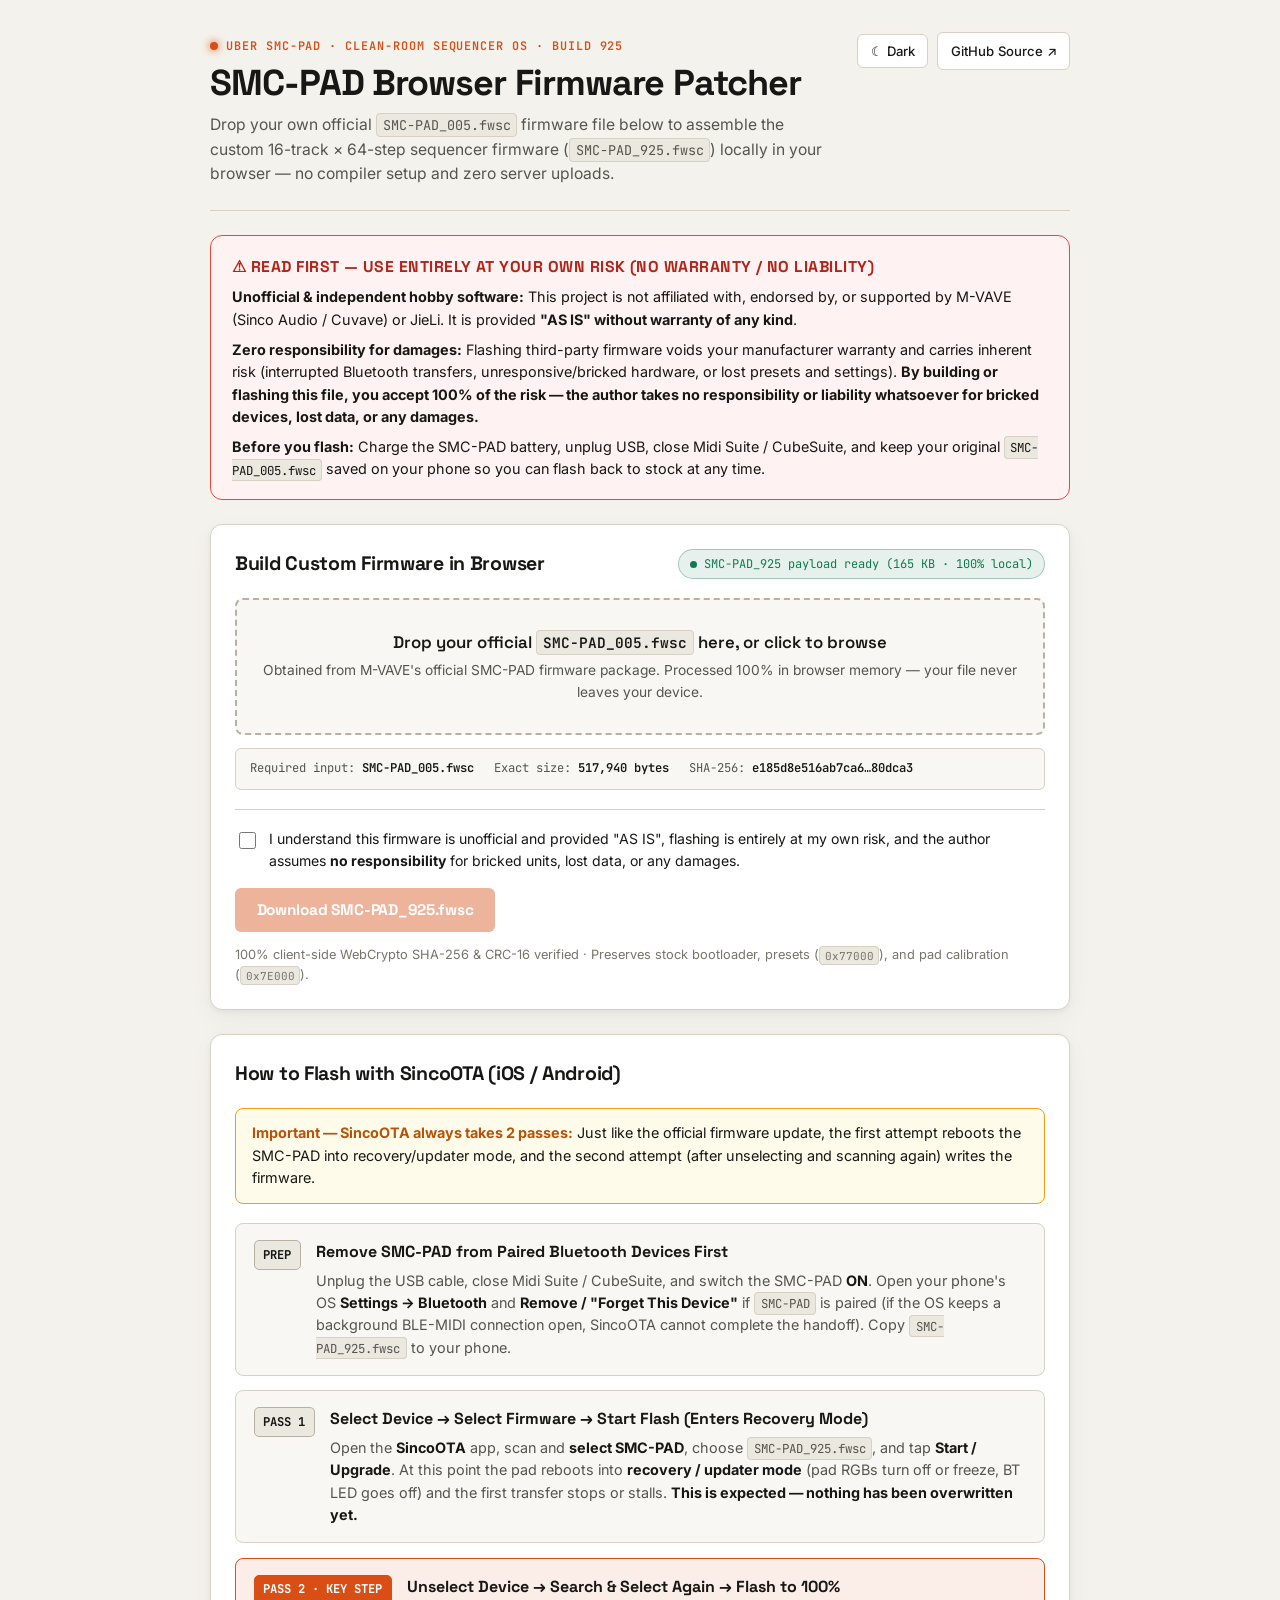
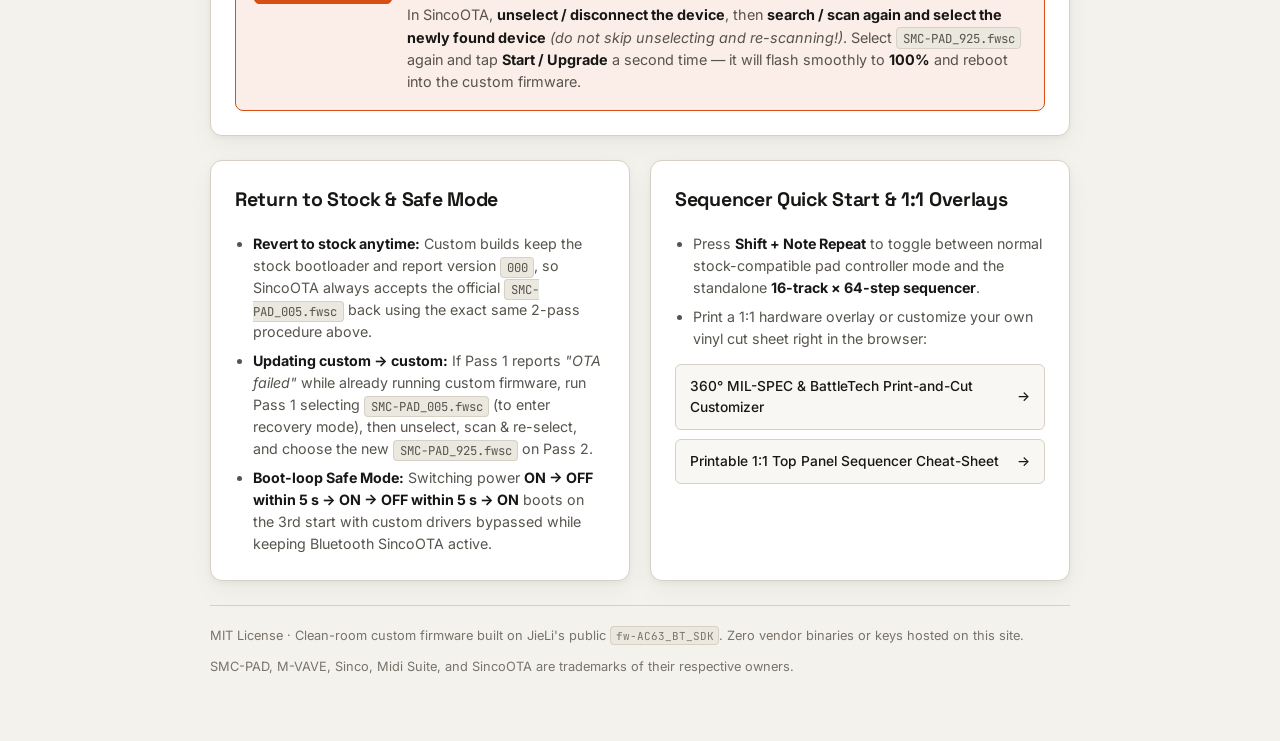
==== docs/index.html @ 5c5a963d "Add client-side browser firmware patcher, SincoOTA 2-pass guide, and standardize on SMC-PAD_005" ====
<!doctype html>
<html lang="en">
  <head>
    <meta charset="utf-8" />
    <meta name="viewport" content="width=device-width, initial-scale=1" />
    <title>Uber SMC-PAD — Browser Firmware Builder &amp; Flashing Guide</title>
    <meta
      name="description"
      content="Client-side browser firmware builder and SincoOTA flashing guide for the M-VAVE SMC-PAD clean-room 16-track step sequencer OS."
    />
    <link rel="preconnect" href="https://fonts.googleapis.com" />
    <link rel="preconnect" href="https://fonts.gstatic.com" crossorigin />
    <link
      href="https://fonts.googleapis.com/css2?family=Inter:wght@400;500;600&amp;family=JetBrains+Mono:wght@400;600;700&amp;family=Space+Grotesk:wght@600;700&amp;display=swap"
      rel="stylesheet"
    />
    <link rel="stylesheet" href="./styles.css" />
    <script>
      (function () {
        try {
          var saved = localStorage.getItem("smcpad-theme");
          var dark = saved
            ? saved === "dark"
            : window.matchMedia && window.matchMedia("(prefers-color-scheme: dark)").matches;
          document.documentElement.setAttribute("data-theme", dark ? "dark" : "light");
        } catch (_) {}
      })();
    </script>
  </head>
  <body>
    <div class="shell">
      <header class="topbar">
        <div>
          <div class="hw-kicker">
            <span class="hw-led" aria-hidden="true"></span>
            <span>UBER SMC-PAD · CLEAN-ROOM SEQUENCER OS · BUILD 925</span>
          </div>
          <h1>SMC-PAD Browser Firmware Patcher</h1>
          <p class="lead">
            Drop your own official <code>SMC-PAD_005.fwsc</code> firmware file below to assemble the
            custom 16-track × 64-step sequencer firmware (<code>SMC-PAD_925.fwsc</code>) locally in
            your browser — no compiler setup and zero server uploads.
          </p>
        </div>
        <div class="topbar-actions">
          <button
            type="button"
            id="theme-toggle-btn"
            class="btn-ghost"
            aria-label="Toggle color theme"
          >
            Theme
          </button>
          <a
            id="repo-link-btn"
            class="btn-ghost"
            href="https://github.com/alenauta/uber-smc-pad"
            target="_blank"
            rel="noopener noreferrer"
          >
            GitHub Source ↗
          </a>
        </div>
      </header>

      <main>
        <!-- Strong Liability & Own-Risk Warning -->
        <section class="disclaimer-card" id="disclaimer-banner" aria-labelledby="disclaimer-heading">
          <h2 class="disclaimer-title" id="disclaimer-heading">
            ⚠ Read First — Use Entirely at Your Own Risk (No Warranty / No Liability)
          </h2>
          <p>
            <strong>Unofficial &amp; independent hobby software:</strong> This project is not
            affiliated with, endorsed by, or supported by M-VAVE (Sinco Audio / Cuvave) or JieLi.
            It is provided <strong>"AS IS" without warranty of any kind</strong>.
          </p>
          <p>
            <strong>Zero responsibility for damages:</strong> Flashing third-party firmware voids
            your manufacturer warranty and carries inherent risk (interrupted Bluetooth transfers,
            unresponsive/bricked hardware, or lost presets and settings).
            <strong>
              By building or flashing this file, you accept 100% of the risk — the author takes no
              responsibility or liability whatsoever for bricked devices, lost data, or any damages.
            </strong>
          </p>
          <p>
            <strong>Before you flash:</strong> Charge the SMC-PAD battery, unplug USB, close Midi
            Suite / CubeSuite, and keep your original <code>SMC-PAD_005.fwsc</code> saved on your
            phone so you can flash back to stock at any time.
          </p>
        </section>

        <!-- Client-Side Firmware Patcher -->
        <section class="card" id="patcher-section" aria-labelledby="patcher-heading">
          <div class="card-header">
            <h2 id="patcher-heading">Build Custom Firmware in Browser</h2>
            <div class="status-pill" id="payload-status-pill" role="status" aria-live="polite">
              <span class="status-dot" aria-hidden="true"></span>
              <span id="payload-status-text">Loading custom payload…</span>
            </div>
          </div>

          <div class="dropzone" id="stock-dropzone">
            <input
              type="file"
              id="stock-file-input"
              accept=".fwsc,.ufw,.bin,application/octet-stream"
              aria-label="Select your official SMC-PAD_005.fwsc file"
            />
            <p class="dropzone-title" id="dropzone-title">
              Drop your official <code>SMC-PAD_005.fwsc</code> here, or click to browse
            </p>
            <p class="dropzone-sub" id="dropzone-sub">
              Obtained from M-VAVE's official SMC-PAD firmware package. Processed 100% in browser
              memory — your file never leaves your device.
            </p>
          </div>

          <div class="spec-strip" aria-label="Required official stock firmware specification">
            <span>Required input: <strong>SMC-PAD_005.fwsc</strong></span>
            <span>Exact size: <strong>517,940 bytes</strong></span>
            <span>SHA-256: <strong>e185d8e516ab7ca6…80dca3</strong></span>
          </div>

          <div class="verify-box" id="verification-panel" role="region" aria-live="polite" hidden>
            <p class="verify-title" id="verification-title"></p>
            <div class="verify-grid" id="verification-details"></div>
          </div>

          <div class="patch-footer">
            <label class="ack-label" for="risk-ack-checkbox">
              <input type="checkbox" id="risk-ack-checkbox" />
              <span>
                I understand this firmware is unofficial and provided "AS IS", flashing is entirely
                at my own risk, and the author assumes <strong>no responsibility</strong> for
                bricked units, lost data, or any damages.
              </span>
            </label>

            <div class="action-row">
              <button type="button" class="btn-primary" id="download-fw-btn" disabled>
                Download SMC-PAD_925.fwsc
              </button>
              <p class="privacy-note">
                100% client-side WebCrypto SHA-256 &amp; CRC-16 verified · Preserves stock
                bootloader, presets (<code>0x77000</code>), and pad calibration
                (<code>0x7E000</code>).
              </p>
            </div>
          </div>
        </section>

        <!-- How to Flash Guide -->
        <section class="card" id="flashing-guide" aria-labelledby="flashing-heading">
          <div class="card-header">
            <h2 id="flashing-heading">How to Flash with SincoOTA (iOS / Android)</h2>
          </div>

          <div class="two-pass-callout">
            <strong>Important — SincoOTA always takes 2 passes:</strong> Just like the official
            firmware update, the first attempt reboots the SMC-PAD into recovery/updater mode, and
            the second attempt (after unselecting and scanning again) writes the firmware.
          </div>

          <ol class="steps-list">
            <li class="step-item">
              <span class="step-badge">Prep</span>
              <div class="step-body">
                <h3>Remove SMC-PAD from Paired Bluetooth Devices First</h3>
                <p>
                  Unplug the USB cable, close Midi Suite / CubeSuite, and switch the SMC-PAD
                  <strong>ON</strong>. Open your phone's OS <strong>Settings → Bluetooth</strong>
                  and <strong>Remove / "Forget This Device"</strong> if <code>SMC-PAD</code> is
                  paired (if the OS keeps a background BLE-MIDI connection open, SincoOTA cannot
                  complete the handoff). Copy <code>SMC-PAD_925.fwsc</code> to your phone.
                </p>
              </div>
            </li>

            <li class="step-item">
              <span class="step-badge">Pass 1</span>
              <div class="step-body">
                <h3>Select Device → Select Firmware → Start Flash (Enters Recovery Mode)</h3>
                <p>
                  Open the <strong>SincoOTA</strong> app, scan and <strong>select SMC-PAD</strong>,
                  choose <code>SMC-PAD_925.fwsc</code>, and tap <strong>Start / Upgrade</strong>. At
                  this point the pad reboots into <strong>recovery / updater mode</strong> (pad RGBs
                  turn off or freeze, BT LED goes off) and the first transfer stops or stalls.
                  <strong>This is expected — nothing has been overwritten yet.</strong>
                </p>
              </div>
            </li>

            <li class="step-item highlight">
              <span class="step-badge">Pass 2 · Key Step</span>
              <div class="step-body">
                <h3>Unselect Device → Search &amp; Select Again → Flash to 100%</h3>
                <p>
                  In SincoOTA, <strong>unselect / disconnect the device</strong>, then
                  <strong>search / scan again and select the newly found device</strong>
                  <em>(do not skip unselecting and re-scanning!)</em>. Select
                  <code>SMC-PAD_925.fwsc</code> again and tap <strong>Start / Upgrade</strong> a
                  second time — it will flash smoothly to <strong>100%</strong> and reboot into the
                  custom firmware.
                </p>
              </div>
            </li>
          </ol>
        </section>

        <!-- Secondary Reference Grid -->
        <div class="info-grid" id="extras-grid">
          <section class="card" aria-labelledby="revert-heading">
            <div class="card-header">
              <h2 id="revert-heading">Return to Stock &amp; Safe Mode</h2>
            </div>
            <ul class="compact-list">
              <li>
                <strong>Revert to stock anytime:</strong> Custom builds keep the stock bootloader
                and report version <code>000</code>, so SincoOTA always accepts the official
                <code>SMC-PAD_005.fwsc</code> back using the exact same 2-pass procedure above.
              </li>
              <li>
                <strong>Updating custom → custom:</strong> If Pass 1 reports
                <em>"OTA failed"</em> while already running custom firmware, run Pass 1 selecting
                <code>SMC-PAD_005.fwsc</code> (to enter recovery mode), then unselect, scan &amp;
                re-select, and choose the new <code>SMC-PAD_925.fwsc</code> on Pass 2.
              </li>
              <li>
                <strong>Boot-loop Safe Mode:</strong> Switching power
                <strong>ON → OFF within 5 s → ON → OFF within 5 s → ON</strong> boots on the 3rd
                start with custom drivers bypassed while keeping Bluetooth SincoOTA active.
              </li>
            </ul>
          </section>

          <section class="card" aria-labelledby="overlays-heading">
            <div class="card-header">
              <h2 id="overlays-heading">Sequencer Quick Start &amp; 1:1 Overlays</h2>
            </div>
            <ul class="compact-list">
              <li>
                Press <strong>Shift + Note Repeat</strong> to toggle between normal stock-compatible
                pad controller mode and the standalone <strong>16-track × 64-step sequencer</strong>.
              </li>
              <li>
                Print a 1:1 hardware overlay or customize your own vinyl cut sheet right in the
                browser:
              </li>
            </ul>
            <div class="overlay-links">
              <a
                id="overlay-milspec-link"
                class="overlay-link-card"
                href="./overlay/smcpad_milspec_overlay.html"
              >
                <span>360° MIL-SPEC &amp; BattleTech Print-and-Cut Customizer</span>
                <span aria-hidden="true">→</span>
              </a>
              <a
                id="overlay-seq-link"
                class="overlay-link-card"
                href="./overlay/smcpad_seq_overlay.html"
              >
                <span>Printable 1:1 Top Panel Sequencer Cheat-Sheet</span>
                <span aria-hidden="true">→</span>
              </a>
            </div>
          </section>
        </div>
      </main>

      <footer class="site-footer">
        <span>
          MIT License · Clean-room custom firmware built on JieLi's public
          <code>fw-AC63_BT_SDK</code>. Zero vendor binaries or keys hosted on this site.
        </span>
        <span>
          SMC-PAD, M-VAVE, Sinco, Midi Suite, and SincoOTA are trademarks of their respective
          owners.
        </span>
      </footer>
    </div>

    <script src="./patcher.js"></script>
    <script>
      (function () {
        "use strict";

        const PAYLOAD_URL = "./payload/smcpad_925.bin";

        const themeBtn = document.getElementById("theme-toggle-btn");
        const statusPill = document.getElementById("payload-status-pill");
        const statusText = document.getElementById("payload-status-text");
        const dropzone = document.getElementById("stock-dropzone");
        const dropTitle = document.getElementById("dropzone-title");
        const dropSub = document.getElementById("dropzone-sub");
        const fileInput = document.getElementById("stock-file-input");
        const verifyPanel = document.getElementById("verification-panel");
        const verifyTitle = document.getElementById("verification-title");
        const verifyDetails = document.getElementById("verification-details");
        const ackCheckbox = document.getElementById("risk-ack-checkbox");
        const downloadBtn = document.getElementById("download-fw-btn");

        let payloadBytes = null;
        let patchedResult = null;
        let pendingFile = null;

        function updateThemeLabel() {
          const cur = document.documentElement.getAttribute("data-theme") || "light";
          themeBtn.textContent = cur === "dark" ? "☀ Light" : "☾ Dark";
        }
        updateThemeLabel();

        themeBtn.addEventListener("click", function () {
          const cur = document.documentElement.getAttribute("data-theme") || "light";
          const next = cur === "dark" ? "light" : "dark";
          document.documentElement.setAttribute("data-theme", next);
          try {
            localStorage.setItem("smcpad-theme", next);
          } catch (_) {}
          updateThemeLabel();
        });

        function refreshDownloadButton() {
          const ready = Boolean(patchedResult && ackCheckbox.checked);
          downloadBtn.disabled = !ready;
          if (patchedResult) {
            downloadBtn.textContent =
              "Download " +
              patchedResult.fileName +
              " (" +
              patchedResult.bytes.length.toLocaleString() +
              " B)";
          } else {
            downloadBtn.textContent = "Download SMC-PAD_925.fwsc";
          }
        }

        ackCheckbox.addEventListener("change", refreshDownloadButton);

        function showVerificationError(msg) {
          patchedResult = null;
          dropzone.classList.remove("verified");
          verifyPanel.hidden = false;
          verifyPanel.className = "verify-box err";
          verifyTitle.textContent = "✕ Verification failed: " + msg;
          verifyDetails.innerHTML = "";
          refreshDownloadButton();
        }

        function showVerificationSuccess(fileName, res, elapsedMs) {
          patchedResult = res;
          dropzone.classList.add("verified");
          dropTitle.innerHTML =
            "✓ Verified <code>" +
            fileName.replace(/[<>&]/g, "") +
            "</code> → Ready to download <code>" +
            res.fileName +
            "</code>";
          dropSub.textContent =
            "Assembled & verified locally in " +
            elapsedMs +
            " ms. Click or drop again to re-select.";
          verifyPanel.hidden = false;
          verifyPanel.className = "verify-box ok";
          verifyTitle.textContent =
            "✓ Stock SMC-PAD_005 verified & custom image " + res.fileName + " assembled in RAM";
          verifyDetails.innerHTML =
            "<div>Input SHA-256: <strong>" +
            res.stockSha256.slice(0, 16) +
            "…" +
            res.stockSha256.slice(-6) +
            "</strong></div>" +
            "<div>OTA flash2 SHA-256: <strong>" +
            res.flash2Sha256.slice(0, 16) +
            "…" +
            res.flash2Sha256.slice(-6) +
            "</strong></div>" +
            "<div>Output .fwsc SHA-256: <strong>" +
            res.outputSha256.slice(0, 16) +
            "…" +
            res.outputSha256.slice(-6) +
            "</strong></div>" +
            "<div>Output size: <strong>" +
            res.bytes.length.toLocaleString() +
            " bytes</strong></div>";
          refreshDownloadButton();
        }

        async function processSelectedFile(file) {
          if (!file) return;
          if (!payloadBytes) {
            pendingFile = file;
            return;
          }
          try {
            const buf = await file.arrayBuffer();
            const stockBytes = new Uint8Array(buf);
            const t0 = performance.now();
            const res = await window.SmcPadPatcher.patchFirmware(stockBytes, payloadBytes);
            const elapsed = (performance.now() - t0).toFixed(1);
            showVerificationSuccess(file.name, res, elapsed);
          } catch (err) {
            showVerificationError(err && err.message ? err.message : String(err));
          }
        }

        fileInput.addEventListener("change", function () {
          if (fileInput.files && fileInput.files[0]) {
            processSelectedFile(fileInput.files[0]);
          }
        });

        ["dragenter", "dragover"].forEach(function (evName) {
          dropzone.addEventListener(evName, function (e) {
            e.preventDefault();
            dropzone.classList.add("dragover");
          });
        });

        ["dragleave", "drop"].forEach(function (evName) {
          dropzone.addEventListener(evName, function (e) {
            e.preventDefault();
            dropzone.classList.remove("dragover");
          });
        });

        dropzone.addEventListener("drop", function (e) {
          if (e.dataTransfer && e.dataTransfer.files && e.dataTransfer.files[0]) {
            processSelectedFile(e.dataTransfer.files[0]);
          }
        });

        downloadBtn.addEventListener("click", function () {
          if (!patchedResult || !ackCheckbox.checked) return;
          const blob = new Blob([patchedResult.bytes], { type: "application/octet-stream" });
          const url = URL.createObjectURL(blob);
          const a = document.createElement("a");
          a.href = url;
          a.download = patchedResult.fileName;
          document.body.appendChild(a);
          a.click();
          a.remove();
          setTimeout(function () {
            URL.revokeObjectURL(url);
          }, 2000);
        });

        async function loadPayload() {
          try {
            const resp = await fetch(PAYLOAD_URL, { cache: "no-cache" });
            if (!resp.ok) {
              throw new Error("HTTP " + resp.status);
            }
            const ab = await resp.arrayBuffer();
            payloadBytes = new Uint8Array(ab);
            const parsed = window.SmcPadPatcher.parsePayloadBundle(payloadBytes);
            statusPill.className = "status-pill ready";
            statusText.textContent =
              parsed.manifest.build_name +
              " payload ready (" +
              Math.round(payloadBytes.length / 1024) +
              " KB · 100% local)";
            if (pendingFile) {
              const f = pendingFile;
              pendingFile = null;
              processSelectedFile(f);
            }
          } catch (err) {
            statusPill.className = "status-pill error";
            statusText.textContent =
              "Payload load error (" +
              (err && err.message ? err.message : "serve docs/ via HTTP/GitHub Pages") +
              ")";
          }
        }

        loadPayload();
      })();
    </script>
  </body>
</html>
---- docs/styles.css ----
:root {
  --bg: #f4f2ec;
  --surface: #ffffff;
  --surface-alt: #ebe8df;
  --surface-well: #f8f7f3;
  --ink: #171715;
  --ink-muted: #57544d;
  --ink-subtle: #78746b;
  --border: #d6d1c4;
  --border-strong: #b8b1a1;
  --accent: #d94e14;
  --accent-hover: #bd410d;
  --accent-soft: rgba(217, 78, 20, 0.1);
  --accent-ink: #ffffff;
  --ok: #0f7b4c;
  --ok-soft: rgba(15, 123, 76, 0.1);
  --ok-border: rgba(15, 123, 76, 0.32);
  --warn: #b45309;
  --warn-soft: #fffbeb;
  --warn-border: #f59e0b;
  --danger: #b42318;
  --danger-soft: #fef3f2;
  --danger-border: #f04438;
  --shadow: 0 2px 6px rgba(23, 23, 21, 0.05), 0 10px 28px rgba(23, 23, 21, 0.04);
  --radius-lg: 12px;
  --radius-md: 8px;
  --radius-sm: 6px;
  --font-display: "Space Grotesk", -apple-system, BlinkMacSystemFont, sans-serif;
  --font-sans: "Inter", -apple-system, BlinkMacSystemFont, sans-serif;
  --font-mono: "JetBrains Mono", ui-monospace, SFMono-Regular, Menlo, monospace;
}

[data-theme="dark"] {
  --bg: #121314;
  --surface: #1a1c1f;
  --surface-alt: #23262a;
  --surface-well: #151719;
  --ink: #f2efe9;
  --ink-muted: #a6a29a;
  --ink-subtle: #79756d;
  --border: #2c3035;
  --border-strong: #40454c;
  --accent: #f26422;
  --accent-hover: #ff7636;
  --accent-soft: rgba(242, 100, 34, 0.14);
  --accent-ink: #111111;
  --ok: #2dd484;
  --ok-soft: rgba(45, 212, 132, 0.12);
  --ok-border: rgba(45, 212, 132, 0.35);
  --warn: #fbbf24;
  --warn-soft: rgba(251, 191, 36, 0.09);
  --warn-border: rgba(251, 191, 36, 0.38);
  --danger: #f97066;
  --danger-soft: rgba(249, 112, 102, 0.1);
  --danger-border: rgba(249, 112, 102, 0.42);
  --shadow: 0 4px 16px rgba(0, 0, 0, 0.35);
}

*,
*::before,
*::after {
  box-sizing: border-box;
}

html {
  font-size: 16px;
  -webkit-font-smoothing: antialiased;
}

body {
  margin: 0;
  background-color: var(--bg);
  color: var(--ink);
  font-family: var(--font-sans);
  line-height: 1.55;
  transition: background-color 0.15s ease, color 0.15s ease;
}

a {
  color: var(--accent);
  text-decoration: underline;
  text-underline-offset: 3px;
}

a:hover {
  color: var(--accent-hover);
}

code {
  font-family: var(--font-mono);
  font-size: 0.86em;
  background: var(--surface-alt);
  padding: 0.14em 0.42em;
  border-radius: 4px;
  border: 1px solid var(--border);
}

.shell {
  max-width: 900px;
  margin: 0 auto;
  padding: 2rem 1.25rem 4rem;
}

/* Header */
.topbar {
  display: flex;
  align-items: flex-start;
  justify-content: space-between;
  gap: 1rem;
  padding-bottom: 1.5rem;
  border-bottom: 1px solid var(--border);
  margin-bottom: 1.5rem;
}

.hw-kicker {
  display: inline-flex;
  align-items: center;
  gap: 0.5rem;
  font-family: var(--font-mono);
  font-size: 0.74rem;
  font-weight: 600;
  letter-spacing: 0.08em;
  text-transform: uppercase;
  color: var(--accent);
  margin-bottom: 0.5rem;
}

.hw-led {
  width: 8px;
  height: 8px;
  border-radius: 50%;
  background: var(--accent);
  box-shadow: 0 0 8px var(--accent);
}

h1 {
  font-family: var(--font-display);
  font-size: clamp(1.65rem, 3.2vw, 2.25rem);
  font-weight: 700;
  letter-spacing: -0.025em;
  line-height: 1.15;
  margin: 0 0 0.55rem;
}

.lead {
  margin: 0;
  color: var(--ink-muted);
  font-size: 0.98rem;
  max-width: 66ch;
}

.topbar-actions {
  display: flex;
  align-items: center;
  gap: 0.55rem;
  flex-shrink: 0;
}

.btn-ghost {
  display: inline-flex;
  align-items: center;
  gap: 0.4rem;
  background: var(--surface);
  color: var(--ink);
  border: 1px solid var(--border);
  border-radius: var(--radius-sm);
  padding: 0.48rem 0.78rem;
  font-family: var(--font-sans);
  font-size: 0.82rem;
  font-weight: 500;
  text-decoration: none;
  cursor: pointer;
  transition: border-color 0.15s ease, background-color 0.15s ease;
}

.btn-ghost:hover {
  border-color: var(--border-strong);
  background: var(--surface-alt);
  color: var(--ink);
}

/* Strong Disclaimer Box */
.disclaimer-card {
  background: var(--danger-soft);
  border: 1.5px solid var(--danger-border);
  border-radius: var(--radius-lg);
  padding: 1.15rem 1.3rem;
  margin-bottom: 1.5rem;
}

.disclaimer-title {
  display: flex;
  align-items: center;
  gap: 0.55rem;
  font-family: var(--font-display);
  font-size: 0.98rem;
  font-weight: 700;
  color: var(--danger);
  margin: 0 0 0.45rem;
  text-transform: uppercase;
  letter-spacing: 0.03em;
}

.disclaimer-card p {
  margin: 0;
  font-size: 0.9rem;
  color: var(--ink);
}

.disclaimer-card p + p {
  margin-top: 0.5rem;
}

/* Main Cards */
.card {
  background: var(--surface);
  border: 1px solid var(--border);
  border-radius: var(--radius-lg);
  padding: 1.5rem;
  box-shadow: var(--shadow);
  margin-bottom: 1.5rem;
}

.card-header {
  display: flex;
  flex-wrap: wrap;
  align-items: center;
  justify-content: space-between;
  gap: 0.75rem;
  margin-bottom: 1.15rem;
}

.card-header h2 {
  font-family: var(--font-display);
  font-size: 1.22rem;
  font-weight: 700;
  letter-spacing: -0.015em;
  margin: 0;
}

.status-pill {
  display: inline-flex;
  align-items: center;
  gap: 0.45rem;
  font-family: var(--font-mono);
  font-size: 0.75rem;
  padding: 0.3rem 0.68rem;
  border-radius: 999px;
  border: 1px solid var(--border);
  background: var(--surface-well);
  color: var(--ink-muted);
}

.status-pill.ready {
  border-color: var(--ok-border);
  background: var(--ok-soft);
  color: var(--ok);
}

.status-pill.error {
  border-color: var(--danger-border);
  background: var(--danger-soft);
  color: var(--danger);
}

.status-dot {
  width: 7px;
  height: 7px;
  border-radius: 50%;
  background: currentColor;
}

/* Dropzone */
.dropzone {
  position: relative;
  border: 2px dashed var(--border-strong);
  border-radius: var(--radius-md);
  background: var(--surface-well);
  padding: 1.85rem 1.25rem;
  text-align: center;
  cursor: pointer;
  transition: border-color 0.15s ease, background-color 0.15s ease;
}

.dropzone:hover,
.dropzone.dragover {
  border-color: var(--accent);
  background: var(--accent-soft);
}

.dropzone.verified {
  border-style: solid;
  border-color: var(--ok-border);
  background: var(--ok-soft);
}

.dropzone input[type="file"] {
  position: absolute;
  inset: 0;
  width: 100%;
  height: 100%;
  opacity: 0;
  cursor: pointer;
}

.dropzone-title {
  font-family: var(--font-display);
  font-size: 1.05rem;
  font-weight: 600;
  margin: 0 0 0.3rem;
}

.dropzone-sub {
  margin: 0;
  font-size: 0.86rem;
  color: var(--ink-muted);
}

.spec-strip {
  display: flex;
  flex-wrap: wrap;
  gap: 0.5rem 1.25rem;
  margin-top: 0.85rem;
  padding: 0.65rem 0.85rem;
  background: var(--surface-well);
  border: 1px solid var(--border);
  border-radius: var(--radius-sm);
  font-family: var(--font-mono);
  font-size: 0.76rem;
  color: var(--ink-muted);
}

.spec-strip strong {
  color: var(--ink);
  font-weight: 600;
}

/* Verification Readout */
.verify-box {
  margin-top: 1rem;
  padding: 0.95rem 1.05rem;
  border-radius: var(--radius-md);
  border: 1px solid var(--border);
  background: var(--surface-well);
  font-size: 0.88rem;
}

.verify-box[hidden] {
  display: none;
}

.verify-box.ok {
  border-color: var(--ok-border);
  background: var(--ok-soft);
}

.verify-box.err {
  border-color: var(--danger-border);
  background: var(--danger-soft);
  color: var(--danger);
}

.verify-grid {
  display: grid;
  grid-template-columns: repeat(auto-fit, minmax(220px, 1fr));
  gap: 0.55rem 1rem;
  margin-top: 0.55rem;
  font-family: var(--font-mono);
  font-size: 0.76rem;
  color: var(--ink-muted);
}

.verify-title {
  font-weight: 600;
  color: var(--ink);
  margin: 0;
}

.verify-box.err .verify-title {
  color: var(--danger);
}

/* Risk acknowledgement & primary action */
.patch-footer {
  margin-top: 1.2rem;
  padding-top: 1.15rem;
  border-top: 1px solid var(--border);
  display: flex;
  flex-direction: column;
  gap: 1rem;
}

.ack-label {
  display: flex;
  align-items: flex-start;
  gap: 0.65rem;
  font-size: 0.88rem;
  color: var(--ink);
  cursor: pointer;
  user-select: none;
}

.ack-label input[type="checkbox"] {
  margin-top: 0.22rem;
  width: 1.05rem;
  height: 1.05rem;
  accent-color: var(--accent);
  flex-shrink: 0;
  cursor: pointer;
}

.action-row {
  display: flex;
  flex-wrap: wrap;
  align-items: center;
  justify-content: space-between;
  gap: 0.85rem;
}

.btn-primary {
  display: inline-flex;
  align-items: center;
  justify-content: center;
  gap: 0.55rem;
  background: var(--accent);
  color: var(--accent-ink);
  border: none;
  border-radius: var(--radius-sm);
  padding: 0.78rem 1.35rem;
  font-family: var(--font-display);
  font-size: 0.96rem;
  font-weight: 700;
  letter-spacing: -0.01em;
  cursor: pointer;
  transition: background-color 0.15s ease, opacity 0.15s ease, transform 0.08s ease;
}

.btn-primary:hover:not(:disabled) {
  background: var(--accent-hover);
}

.btn-primary:active:not(:disabled) {
  transform: translateY(1px);
}

.btn-primary:disabled {
  opacity: 0.42;
  cursor: not-allowed;
}

.privacy-note {
  font-size: 0.8rem;
  color: var(--ink-subtle);
  margin: 0;
}

/* Flashing Guide */
.two-pass-callout {
  background: var(--warn-soft);
  border: 1px solid var(--warn-border);
  border-radius: var(--radius-md);
  padding: 0.85rem 1rem;
  margin-bottom: 1.2rem;
  font-size: 0.9rem;
}

.two-pass-callout strong {
  color: var(--warn);
}

.steps-list {
  list-style: none;
  margin: 0;
  padding: 0;
  display: grid;
  gap: 0.9rem;
}

.step-item {
  display: grid;
  grid-template-columns: auto 1fr;
  gap: 0.95rem;
  padding: 1rem 1.1rem;
  border-radius: var(--radius-md);
  border: 1px solid var(--border);
  background: var(--surface-well);
}

.step-item.highlight {
  border-color: var(--accent);
  background: var(--accent-soft);
}

.step-badge {
  font-family: var(--font-mono);
  font-size: 0.76rem;
  font-weight: 700;
  text-transform: uppercase;
  padding: 0.28rem 0.55rem;
  border-radius: 5px;
  background: var(--surface-alt);
  border: 1px solid var(--border-strong);
  color: var(--ink);
  height: fit-content;
  white-space: nowrap;
}

.step-item.highlight .step-badge {
  background: var(--accent);
  border-color: var(--accent);
  color: var(--accent-ink);
}

.step-body h3 {
  font-family: var(--font-display);
  font-size: 1rem;
  font-weight: 700;
  margin: 0 0 0.3rem;
}

.step-body p {
  margin: 0;
  font-size: 0.9rem;
  color: var(--ink-muted);
}

.step-body p strong {
  color: var(--ink);
}

/* Bottom Two-Column Grid */
.info-grid {
  display: grid;
  grid-template-columns: repeat(auto-fit, minmax(300px, 1fr));
  gap: 1.25rem;
  margin-bottom: 1.5rem;
}

.info-grid .card {
  margin-bottom: 0;
}

.compact-list {
  margin: 0.5rem 0 0;
  padding-left: 1.15rem;
  font-size: 0.89rem;
  color: var(--ink-muted);
}

.compact-list li + li {
  margin-top: 0.42rem;
}

.compact-list strong {
  color: var(--ink);
}

.overlay-links {
  display: flex;
  flex-direction: column;
  gap: 0.55rem;
  margin-top: 0.85rem;
}

.overlay-link-card {
  display: flex;
  align-items: center;
  justify-content: space-between;
  gap: 0.75rem;
  padding: 0.68rem 0.88rem;
  border-radius: var(--radius-sm);
  border: 1px solid var(--border);
  background: var(--surface-well);
  color: var(--ink);
  text-decoration: none;
  font-size: 0.86rem;
  font-weight: 500;
  transition: border-color 0.15s ease;
}

.overlay-link-card:hover {
  border-color: var(--accent);
  color: var(--accent);
}

/* Footer */
.site-footer {
  padding-top: 1.25rem;
  border-top: 1px solid var(--border);
  font-size: 0.8rem;
  color: var(--ink-subtle);
  display: flex;
  flex-wrap: wrap;
  justify-content: space-between;
  gap: 0.75rem;
}

@media (max-width: 640px) {
  .topbar {
    flex-direction: column;
  }
  .step-item {
    grid-template-columns: 1fr;
    gap: 0.5rem;
  }
  .action-row {
    flex-direction: column;
    align-items: stretch;
  }
  .btn-primary {
    width: 100%;
  }
}
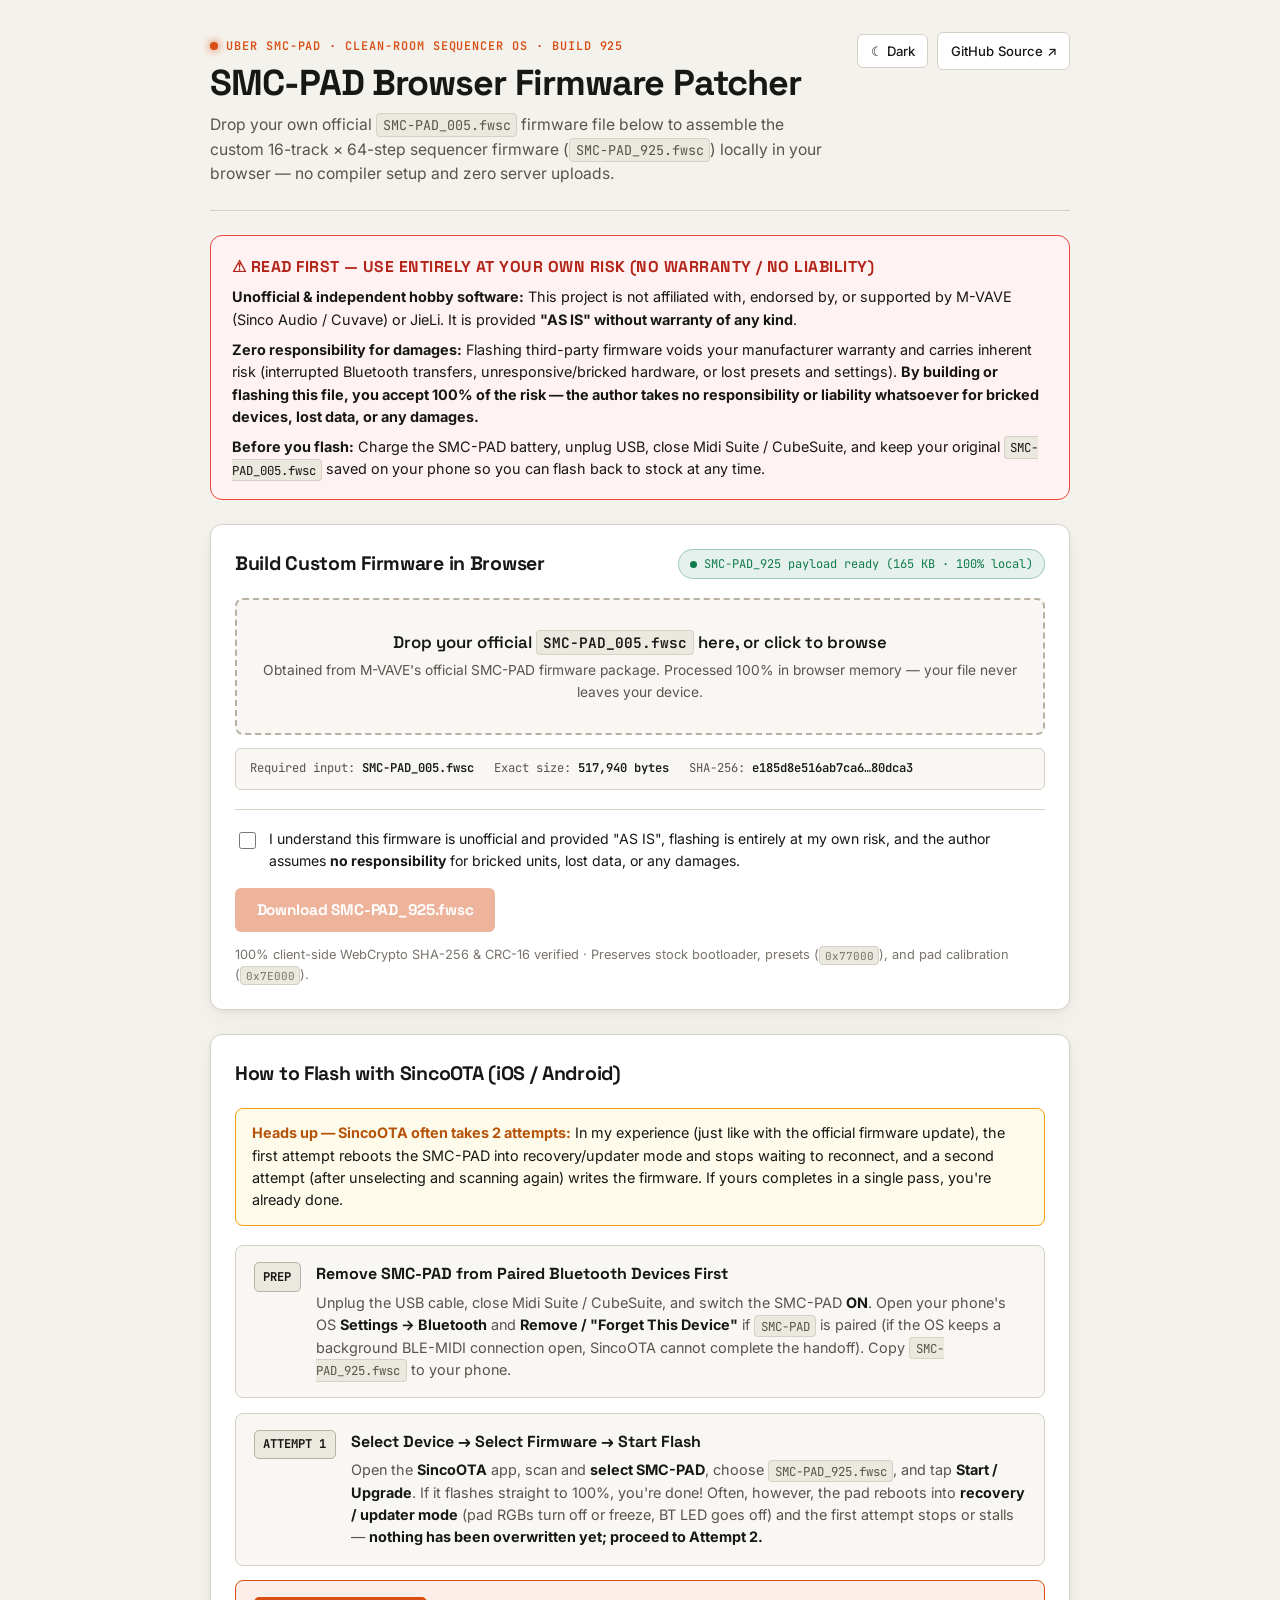
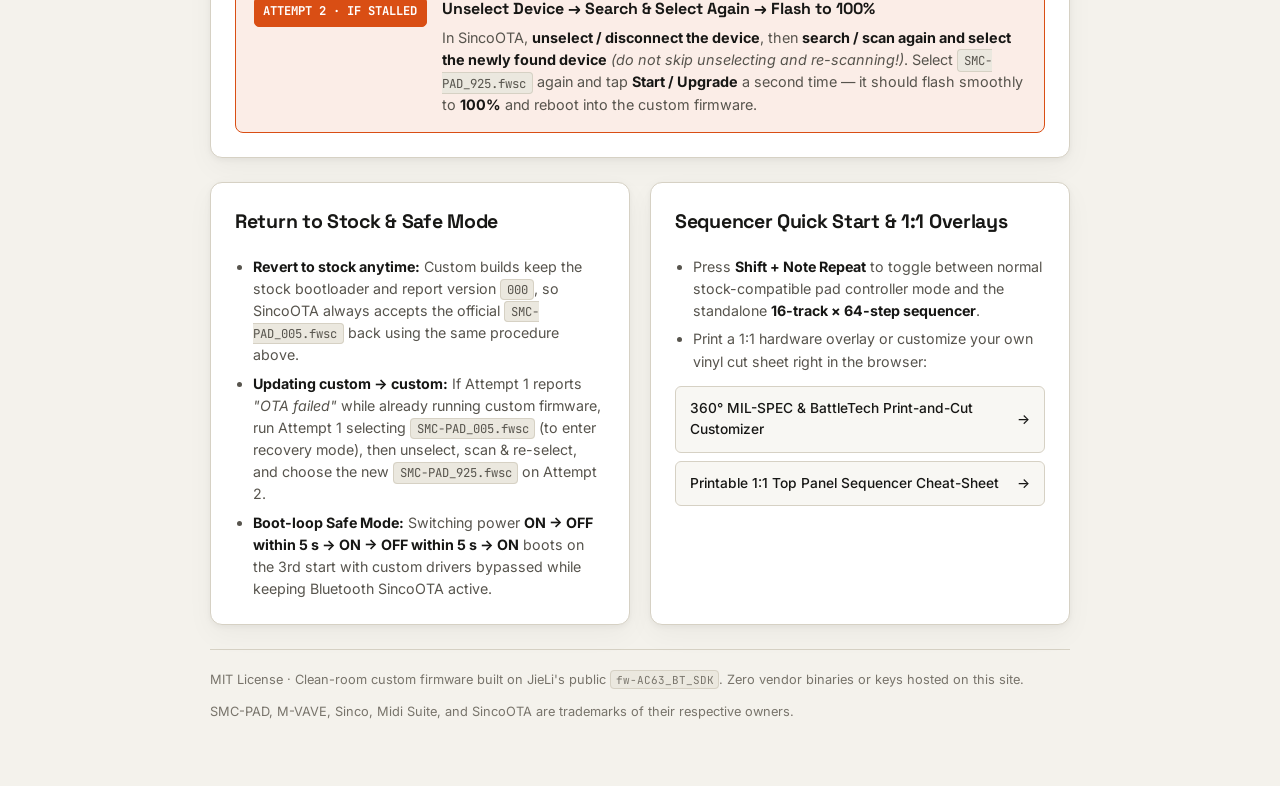
==== commit 414ef115: "docs: clarify that 2-attempt SincoOTA behaviour is observed in practice" ====
--- a/docs/index.html
+++ b/docs/index.html
@@ -157,9 +157,11 @@
           </div>
 
           <div class="two-pass-callout">
-            <strong>Important — SincoOTA always takes 2 passes:</strong> Just like the official
-            firmware update, the first attempt reboots the SMC-PAD into recovery/updater mode, and
-            the second attempt (after unselecting and scanning again) writes the firmware.
+            <strong>Heads up — SincoOTA often takes 2 attempts:</strong> In my experience (just like
+            with the official firmware update), the first attempt reboots the SMC-PAD into
+            recovery/updater mode and stops waiting to reconnect, and a second attempt (after
+            unselecting and scanning again) writes the firmware. If yours completes in a single
+            pass, you're already done.
           </div>
 
           <ol class="steps-list">
@@ -178,21 +180,22 @@
             </li>
 
             <li class="step-item">
-              <span class="step-badge">Pass 1</span>
+              <span class="step-badge">Attempt 1</span>
               <div class="step-body">
-                <h3>Select Device → Select Firmware → Start Flash (Enters Recovery Mode)</h3>
+                <h3>Select Device → Select Firmware → Start Flash</h3>
                 <p>
                   Open the <strong>SincoOTA</strong> app, scan and <strong>select SMC-PAD</strong>,
-                  choose <code>SMC-PAD_925.fwsc</code>, and tap <strong>Start / Upgrade</strong>. At
-                  this point the pad reboots into <strong>recovery / updater mode</strong> (pad RGBs
-                  turn off or freeze, BT LED goes off) and the first transfer stops or stalls.
-                  <strong>This is expected — nothing has been overwritten yet.</strong>
+                  choose <code>SMC-PAD_925.fwsc</code>, and tap <strong>Start / Upgrade</strong>. If
+                  it flashes straight to 100%, you're done! Often, however, the pad reboots into
+                  <strong>recovery / updater mode</strong> (pad RGBs turn off or freeze, BT LED goes
+                  off) and the first attempt stops or stalls —
+                  <strong>nothing has been overwritten yet; proceed to Attempt 2.</strong>
                 </p>
               </div>
             </li>
 
             <li class="step-item highlight">
-              <span class="step-badge">Pass 2 · Key Step</span>
+              <span class="step-badge">Attempt 2 · If Stalled</span>
               <div class="step-body">
                 <h3>Unselect Device → Search &amp; Select Again → Flash to 100%</h3>
                 <p>
@@ -200,8 +203,8 @@
                   <strong>search / scan again and select the newly found device</strong>
                   <em>(do not skip unselecting and re-scanning!)</em>. Select
                   <code>SMC-PAD_925.fwsc</code> again and tap <strong>Start / Upgrade</strong> a
-                  second time — it will flash smoothly to <strong>100%</strong> and reboot into the
-                  custom firmware.
+                  second time — it should flash smoothly to <strong>100%</strong> and reboot into
+                  the custom firmware.
                 </p>
               </div>
             </li>
@@ -218,13 +221,13 @@
               <li>
                 <strong>Revert to stock anytime:</strong> Custom builds keep the stock bootloader
                 and report version <code>000</code>, so SincoOTA always accepts the official
-                <code>SMC-PAD_005.fwsc</code> back using the exact same 2-pass procedure above.
+                <code>SMC-PAD_005.fwsc</code> back using the same procedure above.
               </li>
               <li>
-                <strong>Updating custom → custom:</strong> If Pass 1 reports
-                <em>"OTA failed"</em> while already running custom firmware, run Pass 1 selecting
+                <strong>Updating custom → custom:</strong> If Attempt 1 reports
+                <em>"OTA failed"</em> while already running custom firmware, run Attempt 1 selecting
                 <code>SMC-PAD_005.fwsc</code> (to enter recovery mode), then unselect, scan &amp;
-                re-select, and choose the new <code>SMC-PAD_925.fwsc</code> on Pass 2.
+                re-select, and choose the new <code>SMC-PAD_925.fwsc</code> on Attempt 2.
               </li>
               <li>
                 <strong>Boot-loop Safe Mode:</strong> Switching power
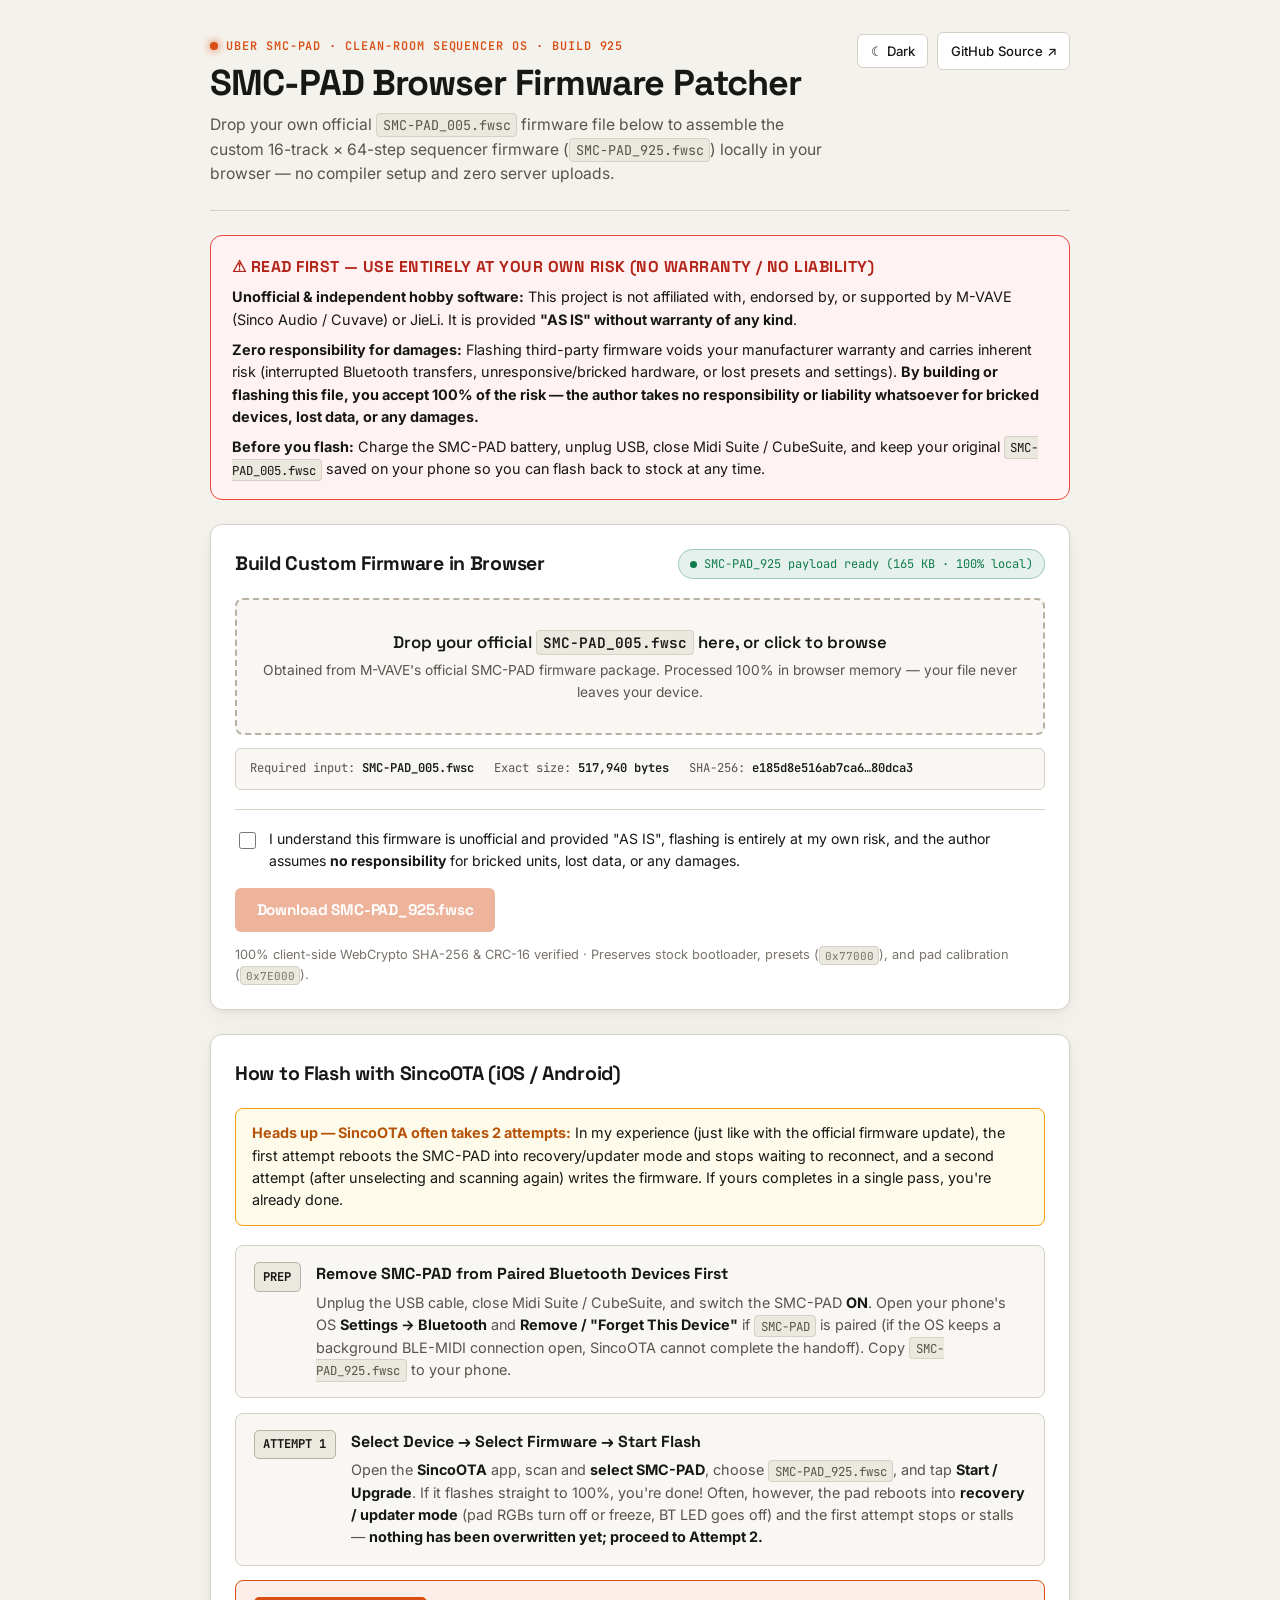
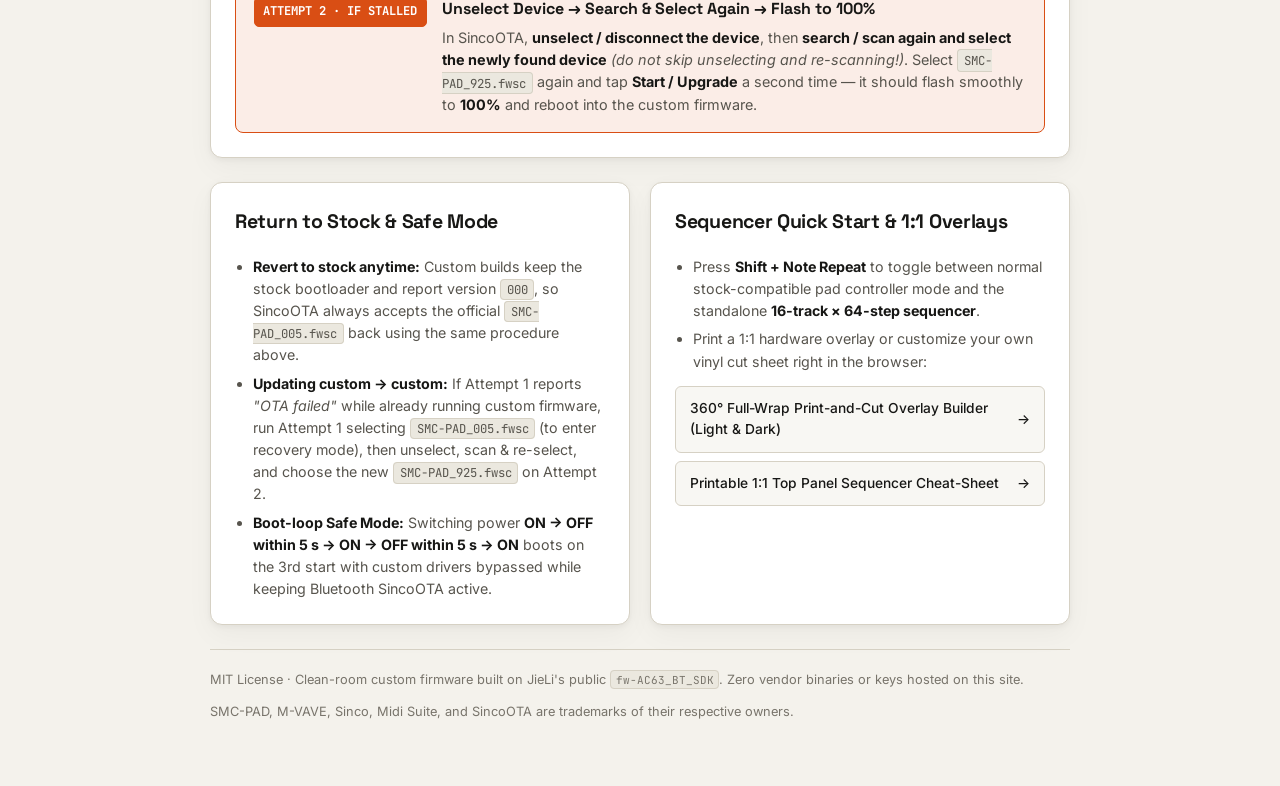
==== commit 90e5a98b: "overlay: simplify overlay builders to clean Light and Dark themes only" ====
--- a/docs/index.html
+++ b/docs/index.html
@@ -257,7 +257,7 @@
                 class="overlay-link-card"
                 href="./overlay/smcpad_milspec_overlay.html"
               >
-                <span>360° MIL-SPEC &amp; BattleTech Print-and-Cut Customizer</span>
+                <span>360° Full-Wrap Print-and-Cut Overlay Builder (Light &amp; Dark)</span>
                 <span aria-hidden="true">→</span>
               </a>
               <a
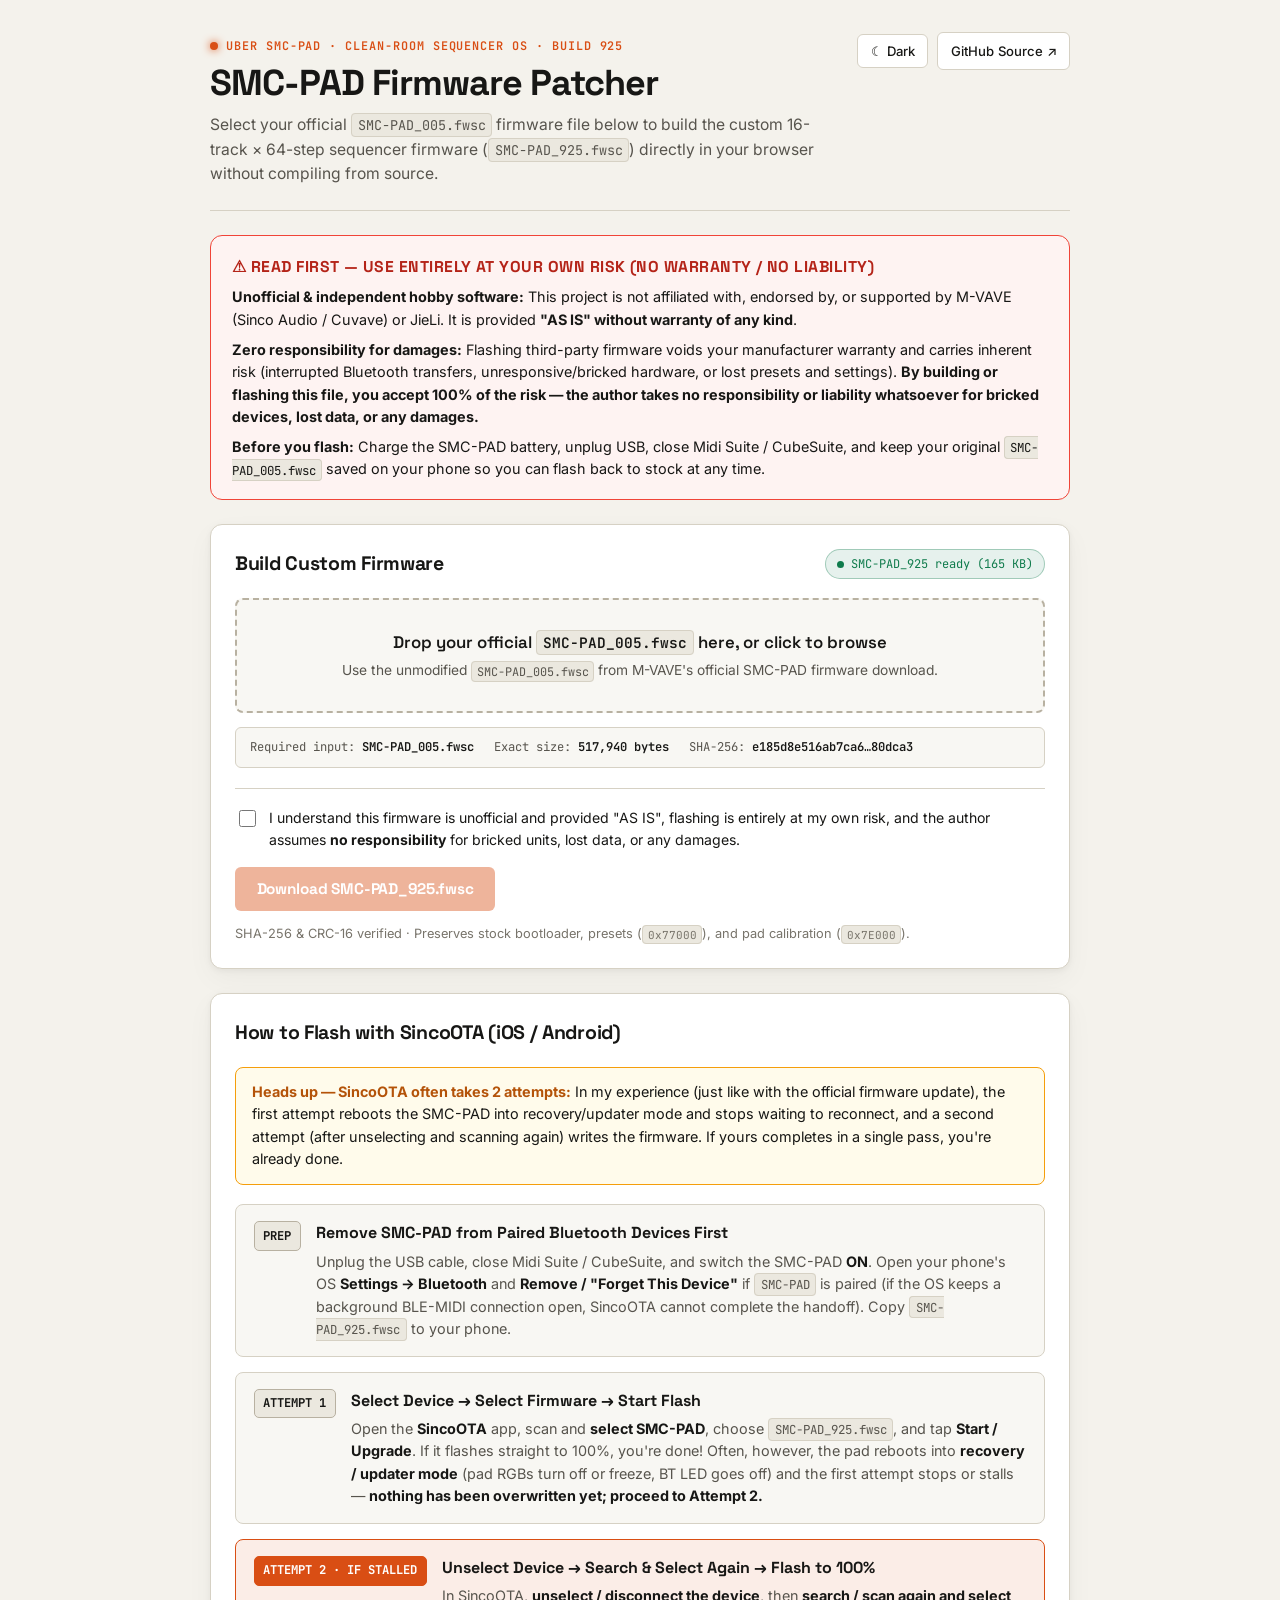
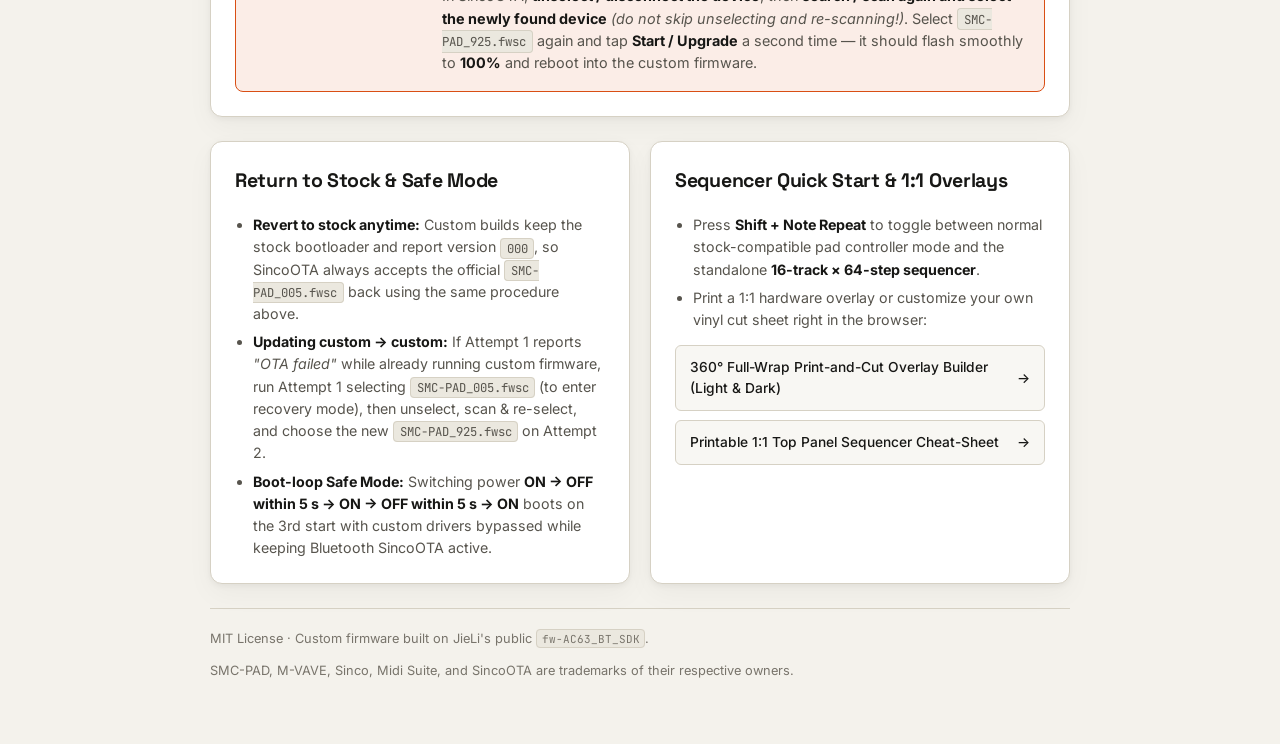
==== commit 2f06a8a4: "docs: simplify web patcher copy and remove local/upload emphasis" ====
--- a/docs/index.html
+++ b/docs/index.html
@@ -3,10 +3,10 @@
   <head>
     <meta charset="utf-8" />
     <meta name="viewport" content="width=device-width, initial-scale=1" />
-    <title>Uber SMC-PAD — Browser Firmware Builder &amp; Flashing Guide</title>
+    <title>Uber SMC-PAD — Firmware Patcher &amp; Flashing Guide</title>
     <meta
       name="description"
-      content="Client-side browser firmware builder and SincoOTA flashing guide for the M-VAVE SMC-PAD clean-room 16-track step sequencer OS."
+      content="Browser firmware patcher and SincoOTA flashing guide for the M-VAVE SMC-PAD 16-track step sequencer OS."
     />
     <link rel="preconnect" href="https://fonts.googleapis.com" />
     <link rel="preconnect" href="https://fonts.gstatic.com" crossorigin />
@@ -35,11 +35,11 @@
             <span class="hw-led" aria-hidden="true"></span>
             <span>UBER SMC-PAD · CLEAN-ROOM SEQUENCER OS · BUILD 925</span>
           </div>
-          <h1>SMC-PAD Browser Firmware Patcher</h1>
+          <h1>SMC-PAD Firmware Patcher</h1>
           <p class="lead">
-            Drop your own official <code>SMC-PAD_005.fwsc</code> firmware file below to assemble the
-            custom 16-track × 64-step sequencer firmware (<code>SMC-PAD_925.fwsc</code>) locally in
-            your browser — no compiler setup and zero server uploads.
+            Select your official <code>SMC-PAD_005.fwsc</code> firmware file below to build the
+            custom 16-track × 64-step sequencer firmware (<code>SMC-PAD_925.fwsc</code>) directly in
+            your browser without compiling from source.
           </p>
         </div>
         <div class="topbar-actions">
@@ -90,13 +90,13 @@
           </p>
         </section>
 
-        <!-- Client-Side Firmware Patcher -->
+        <!-- Firmware Patcher -->
         <section class="card" id="patcher-section" aria-labelledby="patcher-heading">
           <div class="card-header">
-            <h2 id="patcher-heading">Build Custom Firmware in Browser</h2>
+            <h2 id="patcher-heading">Build Custom Firmware</h2>
             <div class="status-pill" id="payload-status-pill" role="status" aria-live="polite">
               <span class="status-dot" aria-hidden="true"></span>
-              <span id="payload-status-text">Loading custom payload…</span>
+              <span id="payload-status-text">Loading payload…</span>
             </div>
           </div>
 
@@ -111,8 +111,8 @@
               Drop your official <code>SMC-PAD_005.fwsc</code> here, or click to browse
             </p>
             <p class="dropzone-sub" id="dropzone-sub">
-              Obtained from M-VAVE's official SMC-PAD firmware package. Processed 100% in browser
-              memory — your file never leaves your device.
+              Use the unmodified <code>SMC-PAD_005.fwsc</code> from M-VAVE's official SMC-PAD
+              firmware download.
             </p>
           </div>
 
@@ -142,9 +142,8 @@
                 Download SMC-PAD_925.fwsc
               </button>
               <p class="privacy-note">
-                100% client-side WebCrypto SHA-256 &amp; CRC-16 verified · Preserves stock
-                bootloader, presets (<code>0x77000</code>), and pad calibration
-                (<code>0x7E000</code>).
+                SHA-256 &amp; CRC-16 verified · Preserves stock bootloader, presets
+                (<code>0x77000</code>), and pad calibration (<code>0x7E000</code>).
               </p>
             </div>
           </div>
@@ -275,8 +274,7 @@
 
       <footer class="site-footer">
         <span>
-          MIT License · Clean-room custom firmware built on JieLi's public
-          <code>fw-AC63_BT_SDK</code>. Zero vendor binaries or keys hosted on this site.
+          MIT License · Custom firmware built on JieLi's public <code>fw-AC63_BT_SDK</code>.
         </span>
         <span>
           SMC-PAD, M-VAVE, Sinco, Midi Suite, and SincoOTA are trademarks of their respective
@@ -362,13 +360,11 @@
             res.fileName +
             "</code>";
           dropSub.textContent =
-            "Assembled & verified locally in " +
-            elapsedMs +
-            " ms. Click or drop again to re-select.";
+            "Assembled in " + elapsedMs + " ms. Click or drop again to select another file.";
           verifyPanel.hidden = false;
           verifyPanel.className = "verify-box ok";
           verifyTitle.textContent =
-            "✓ Stock SMC-PAD_005 verified & custom image " + res.fileName + " assembled in RAM";
+            "✓ Stock SMC-PAD_005 verified — " + res.fileName + " ready";
           verifyDetails.innerHTML =
             "<div>Input SHA-256: <strong>" +
             res.stockSha256.slice(0, 16) +
@@ -462,9 +458,9 @@
             statusPill.className = "status-pill ready";
             statusText.textContent =
               parsed.manifest.build_name +
-              " payload ready (" +
+              " ready (" +
               Math.round(payloadBytes.length / 1024) +
-              " KB · 100% local)";
+              " KB)";
             if (pendingFile) {
               const f = pendingFile;
               pendingFile = null;
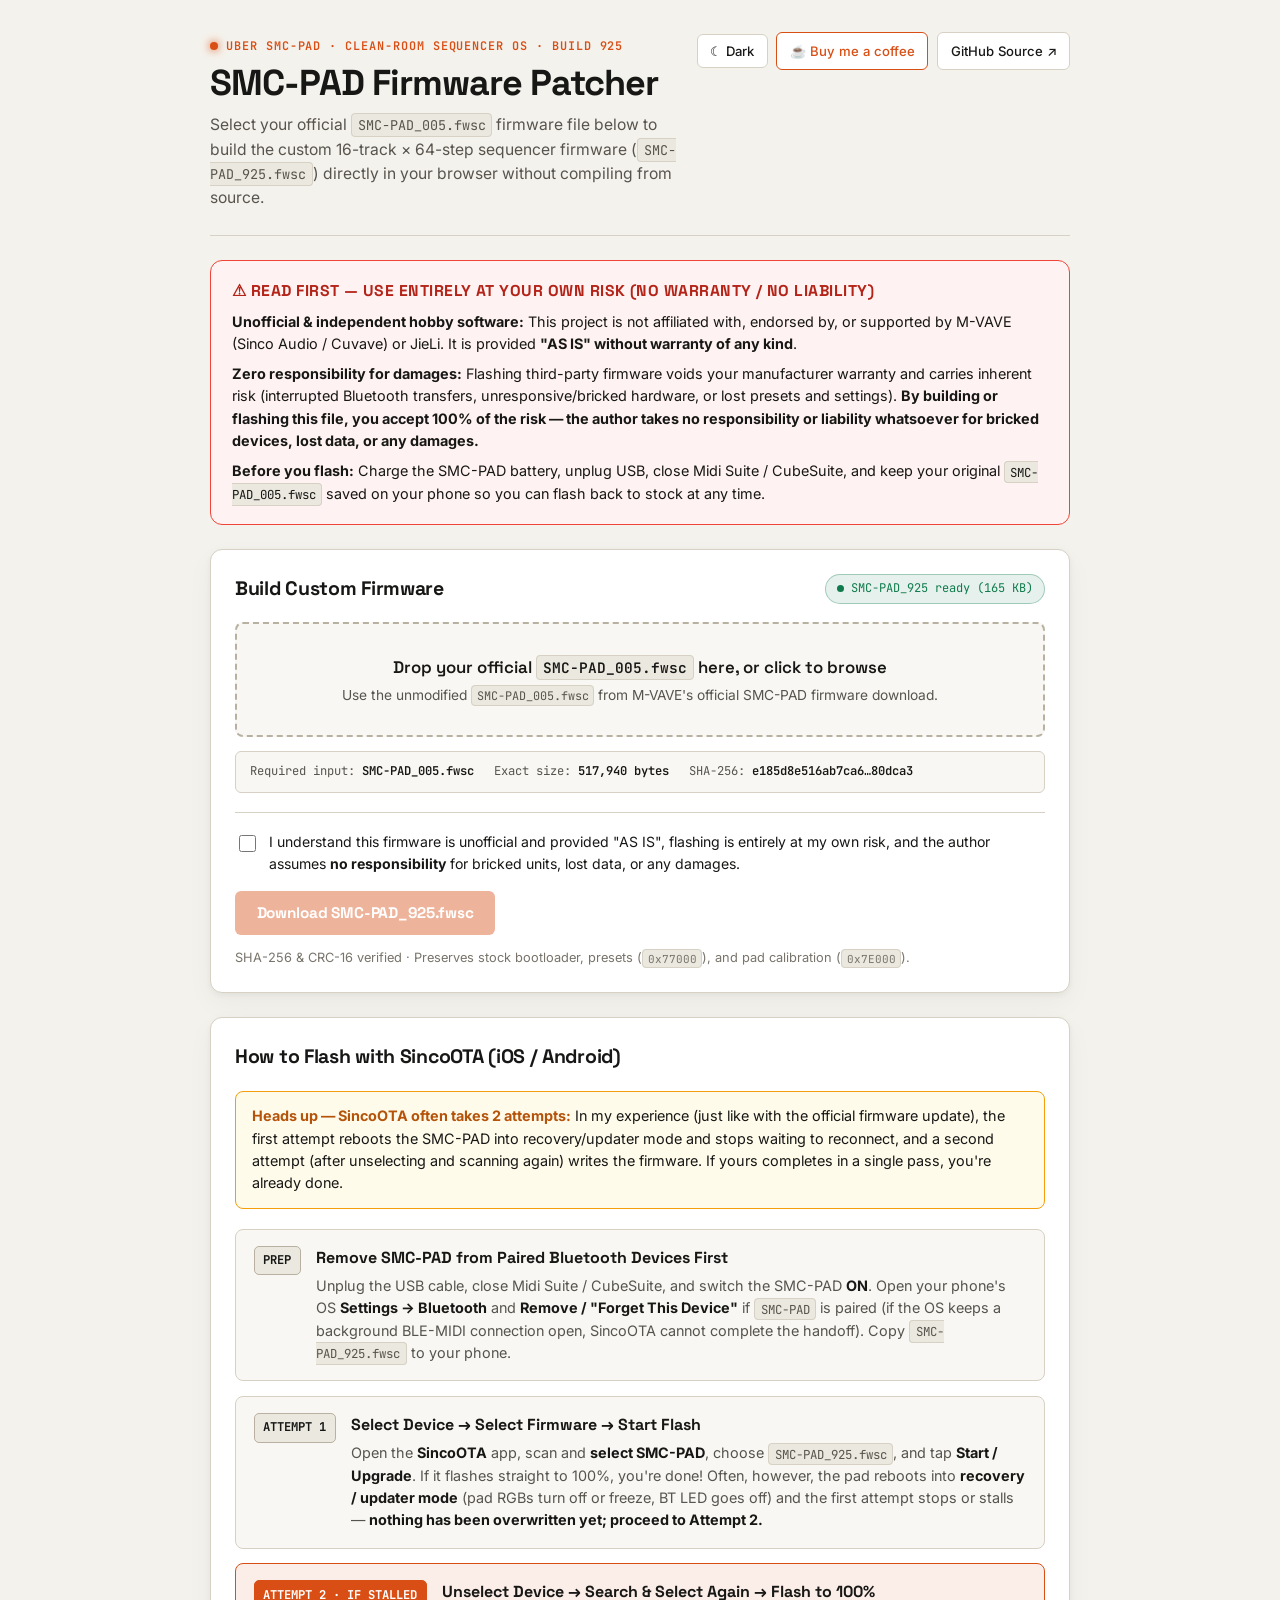
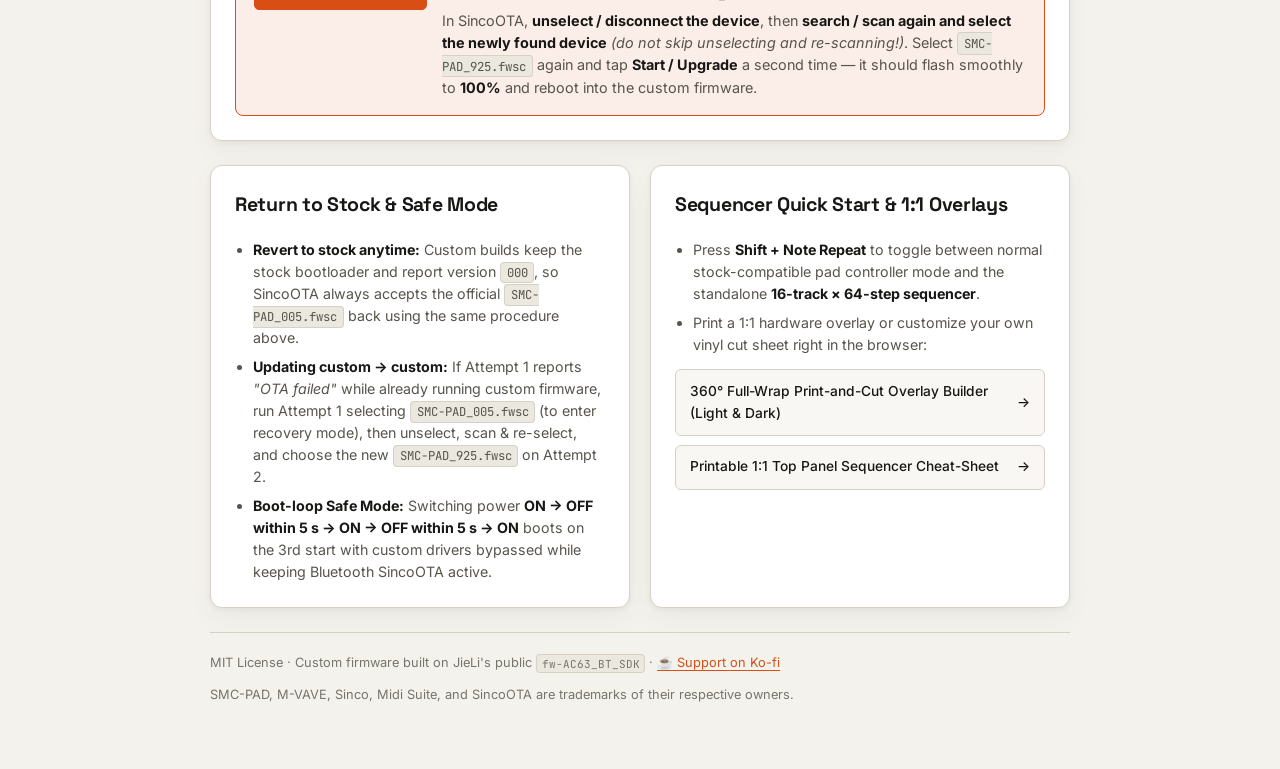
==== commit ef67d2bb: "Add Ko-fi support link and GitHub funding metadata" ====
--- a/docs/index.html
+++ b/docs/index.html
@@ -52,6 +52,15 @@
             Theme
           </button>
           <a
+            id="kofi-link-btn"
+            class="btn-ghost btn-kofi"
+            href="https://ko-fi.com/alenauta"
+            target="_blank"
+            rel="noopener noreferrer"
+          >
+            ☕ Buy me a coffee
+          </a>
+          <a
             id="repo-link-btn"
             class="btn-ghost"
             href="https://github.com/alenauta/uber-smc-pad"
@@ -274,7 +283,10 @@
 
       <footer class="site-footer">
         <span>
-          MIT License · Custom firmware built on JieLi's public <code>fw-AC63_BT_SDK</code>.
+          MIT License · Custom firmware built on JieLi's public <code>fw-AC63_BT_SDK</code> ·
+          <a href="https://ko-fi.com/alenauta" target="_blank" rel="noopener noreferrer"
+            >☕ Support on Ko-fi</a
+          >
         </span>
         <span>
           SMC-PAD, M-VAVE, Sinco, Midi Suite, and SincoOTA are trademarks of their respective
--- a/docs/styles.css
+++ b/docs/styles.css
@@ -179,6 +179,17 @@
   color: var(--ink);
 }
 
+.btn-kofi {
+  border-color: var(--accent);
+  color: var(--accent);
+}
+
+.btn-kofi:hover {
+  border-color: var(--accent-hover);
+  background: var(--accent-soft);
+  color: var(--accent-hover);
+}
+
 /* Strong Disclaimer Box */
 .disclaimer-card {
   background: var(--danger-soft);
